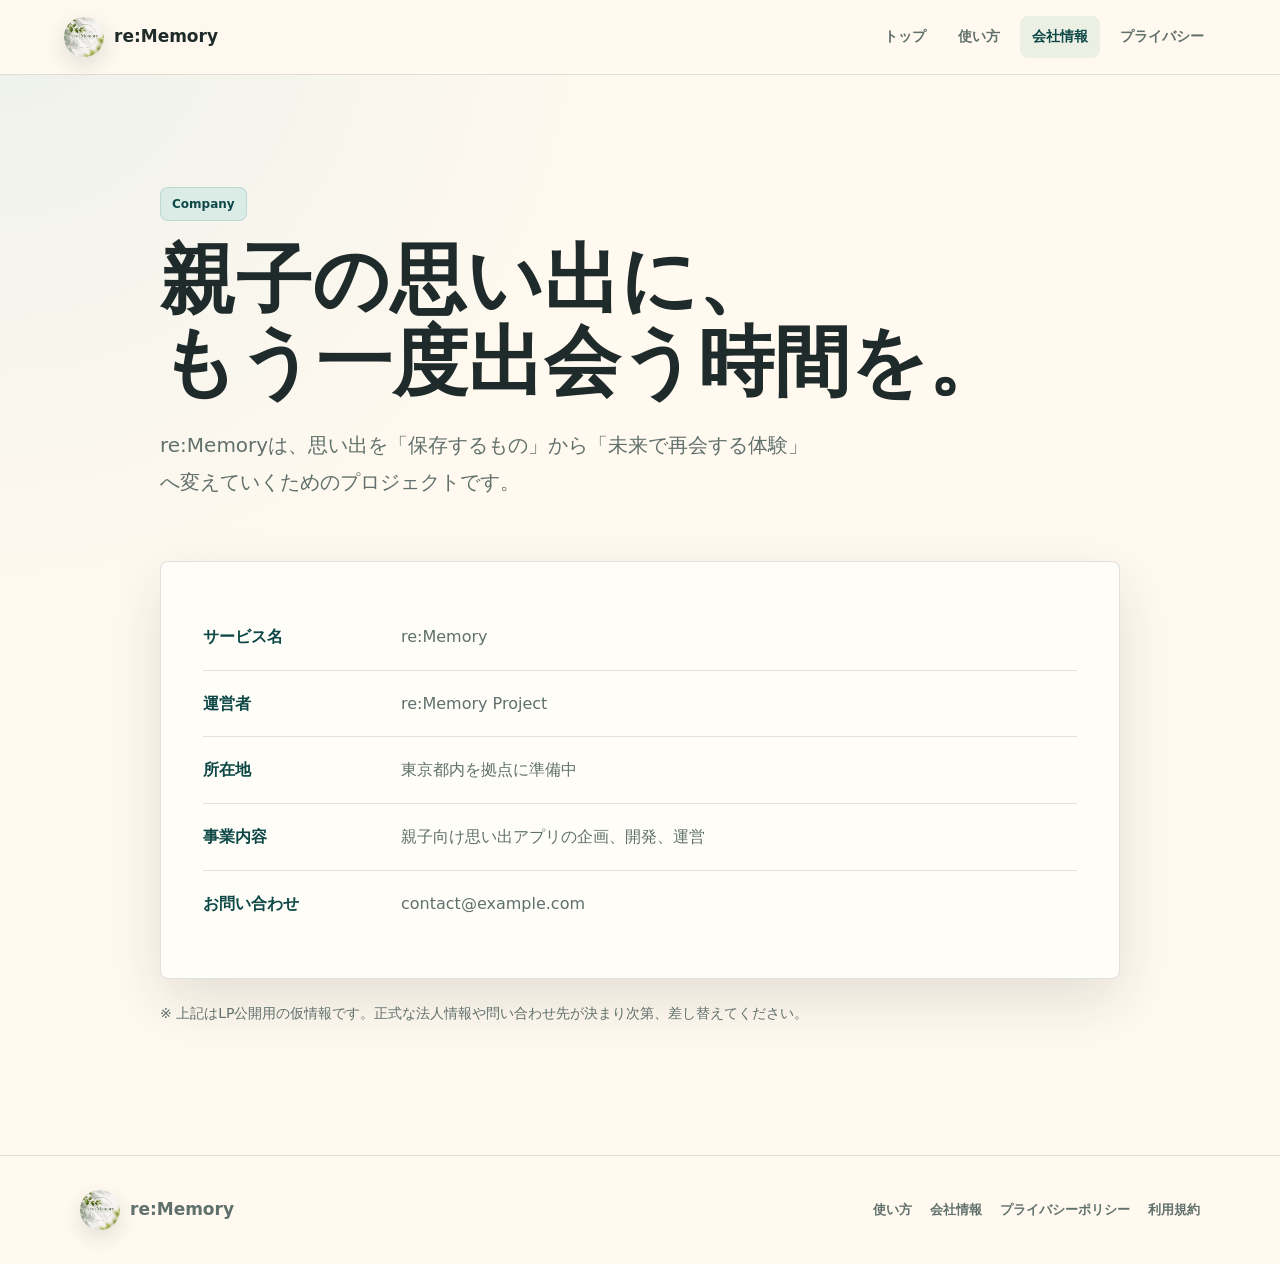
==== company.html @ fd215129 "Add supporting LP pages" ====
<!doctype html>
<html lang="ja">
  <head>
    <meta charset="utf-8">
    <meta name="viewport" content="width=device-width, initial-scale=1">
    <title>会社情報 | re:Memory</title>
    <meta name="description" content="re:Memoryの会社情報、運営情報、お問い合わせ先を掲載しています。">
    <link rel="icon" href="./assets/logo.png">
    <style>
      :root {
        --ink: #1f2a2a;
        --sub: #60706c;
        --paper: #fff9ef;
        --milk: #fffdf8;
        --mist: #edf1eb;
        --line: rgba(31, 42, 42, 0.13);
        --green: #176e66;
        --green-deep: #0d4846;
        --green-soft: #dbece7;
        --shadow: 0 22px 58px rgba(31, 42, 42, 0.12);
      }

      * { box-sizing: border-box; }
      body {
        margin: 0;
        color: var(--ink);
        background: radial-gradient(circle at left top, #edf1eb 0, rgba(237, 241, 235, 0) 34%), var(--paper);
        font-family: "Hiragino Kaku Gothic ProN", "Yu Gothic", "Meiryo", system-ui, sans-serif;
        line-height: 1.85;
      }
      a { color: inherit; text-decoration: none; }
      p, h1, h2, h3 { margin: 0; word-break: keep-all; line-break: strict; }

      .header {
        position: sticky;
        top: 0;
        z-index: 10;
        display: flex;
        align-items: center;
        justify-content: space-between;
        gap: 24px;
        min-height: 72px;
        padding: 16px clamp(20px, 5vw, 64px);
        background: rgba(255, 249, 239, 0.9);
        border-bottom: 1px solid var(--line);
        backdrop-filter: blur(18px);
      }
      .logo { display: inline-flex; align-items: center; gap: 10px; font-size: 17px; font-weight: 850; }
      .logo img { width: 40px; height: 40px; object-fit: cover; border-radius: 50%; box-shadow: 0 8px 20px rgba(31, 42, 42, 0.12); }
      .nav { display: flex; flex-wrap: wrap; gap: 8px; color: var(--sub); font-size: 14px; font-weight: 750; }
      .nav a { padding: 8px 12px; border-radius: 8px; }
      .nav a:hover, .nav a[aria-current="page"] { color: var(--green-deep); background: rgba(23, 110, 102, 0.08); }

      main {
        width: min(960px, calc(100% - 40px));
        margin: 0 auto;
        padding: clamp(62px, 9vw, 112px) 0 clamp(76px, 10vw, 128px);
      }
      .label {
        display: inline-flex;
        min-height: 32px;
        padding: 5px 11px;
        color: var(--green-deep);
        background: var(--green-soft);
        border: 1px solid rgba(23, 110, 102, 0.15);
        border-radius: 8px;
        font-size: 12px;
        font-weight: 850;
        letter-spacing: 0;
      }
      h1 {
        margin-top: 18px;
        font-size: clamp(42px, 7vw, 76px);
        line-height: 1.08;
      }
      .lead {
        max-width: 720px;
        margin-top: 24px;
        color: var(--sub);
        font-size: clamp(16px, 2vw, 20px);
      }
      .info-card {
        margin-top: clamp(34px, 6vw, 60px);
        padding: clamp(24px, 5vw, 42px);
        background: var(--milk);
        border: 1px solid var(--line);
        border-radius: 8px;
        box-shadow: var(--shadow);
      }
      .info-row {
        display: grid;
        grid-template-columns: 180px minmax(0, 1fr);
        gap: 18px;
        padding: 18px 0;
        border-bottom: 1px solid var(--line);
      }
      .info-row:last-child { border-bottom: 0; }
      .info-row dt { color: var(--green-deep); font-weight: 850; }
      .info-row dd { margin: 0; color: var(--sub); overflow-wrap: anywhere; }
      .note {
        margin-top: 22px;
        color: var(--sub);
        font-size: 14px;
      }
      .site-footer { padding: 34px clamp(20px, 5vw, 64px); color: var(--sub); background: var(--paper); border-top: 1px solid var(--line); }
      .footer-inner { display: flex; align-items: center; justify-content: space-between; gap: 20px; width: min(1120px, 100%); margin: 0 auto; }
      .footer-links { display: flex; flex-wrap: wrap; gap: 14px 18px; font-size: 13px; font-weight: 750; }

      @media (max-width: 760px) {
        .header, .footer-inner { align-items: flex-start; flex-direction: column; }
        .info-row { grid-template-columns: 1fr; gap: 4px; }
      }
    </style>
  </head>
  <body>
    <header class="header">
      <a class="logo" href="./index.html" aria-label="re:Memory トップへ">
        <img src="./assets/logo.png" alt="" aria-hidden="true">
        <span>re:Memory</span>
      </a>
      <nav class="nav" aria-label="ページナビゲーション">
        <a href="./index.html">トップ</a>
        <a href="./guide.html">使い方</a>
        <a href="./company.html" aria-current="page">会社情報</a>
        <a href="./privacy.html">プライバシー</a>
      </nav>
    </header>
    <main>
      <span class="label">Company</span>
      <h1>親子の思い出に、もう一度出会う時間を。</h1>
      <p class="lead">re:Memoryは、思い出を「保存するもの」から「未来で再会する体験」へ変えていくためのプロジェクトです。</p>
      <dl class="info-card">
        <div class="info-row">
          <dt>サービス名</dt>
          <dd>re:Memory</dd>
        </div>
        <div class="info-row">
          <dt>運営者</dt>
          <dd>re:Memory Project</dd>
        </div>
        <div class="info-row">
          <dt>所在地</dt>
          <dd>東京都内を拠点に準備中</dd>
        </div>
        <div class="info-row">
          <dt>事業内容</dt>
          <dd>親子向け思い出アプリの企画、開発、運営</dd>
        </div>
        <div class="info-row">
          <dt>お問い合わせ</dt>
          <dd>contact@example.com</dd>
        </div>
      </dl>
      <p class="note">※ 上記はLP公開用の仮情報です。正式な法人情報や問い合わせ先が決まり次第、差し替えてください。</p>
    </main>
    <footer class="site-footer">
      <div class="footer-inner">
        <a class="logo" href="./index.html" aria-label="re:Memory トップへ">
          <img src="./assets/logo.png" alt="" aria-hidden="true">
          <span>re:Memory</span>
        </a>
        <div class="footer-links">
          <a href="./guide.html">使い方</a>
          <a href="./company.html">会社情報</a>
          <a href="./privacy.html">プライバシーポリシー</a>
          <a href="./terms.html">利用規約</a>
        </div>
      </div>
    </footer>
  </body>
</html>
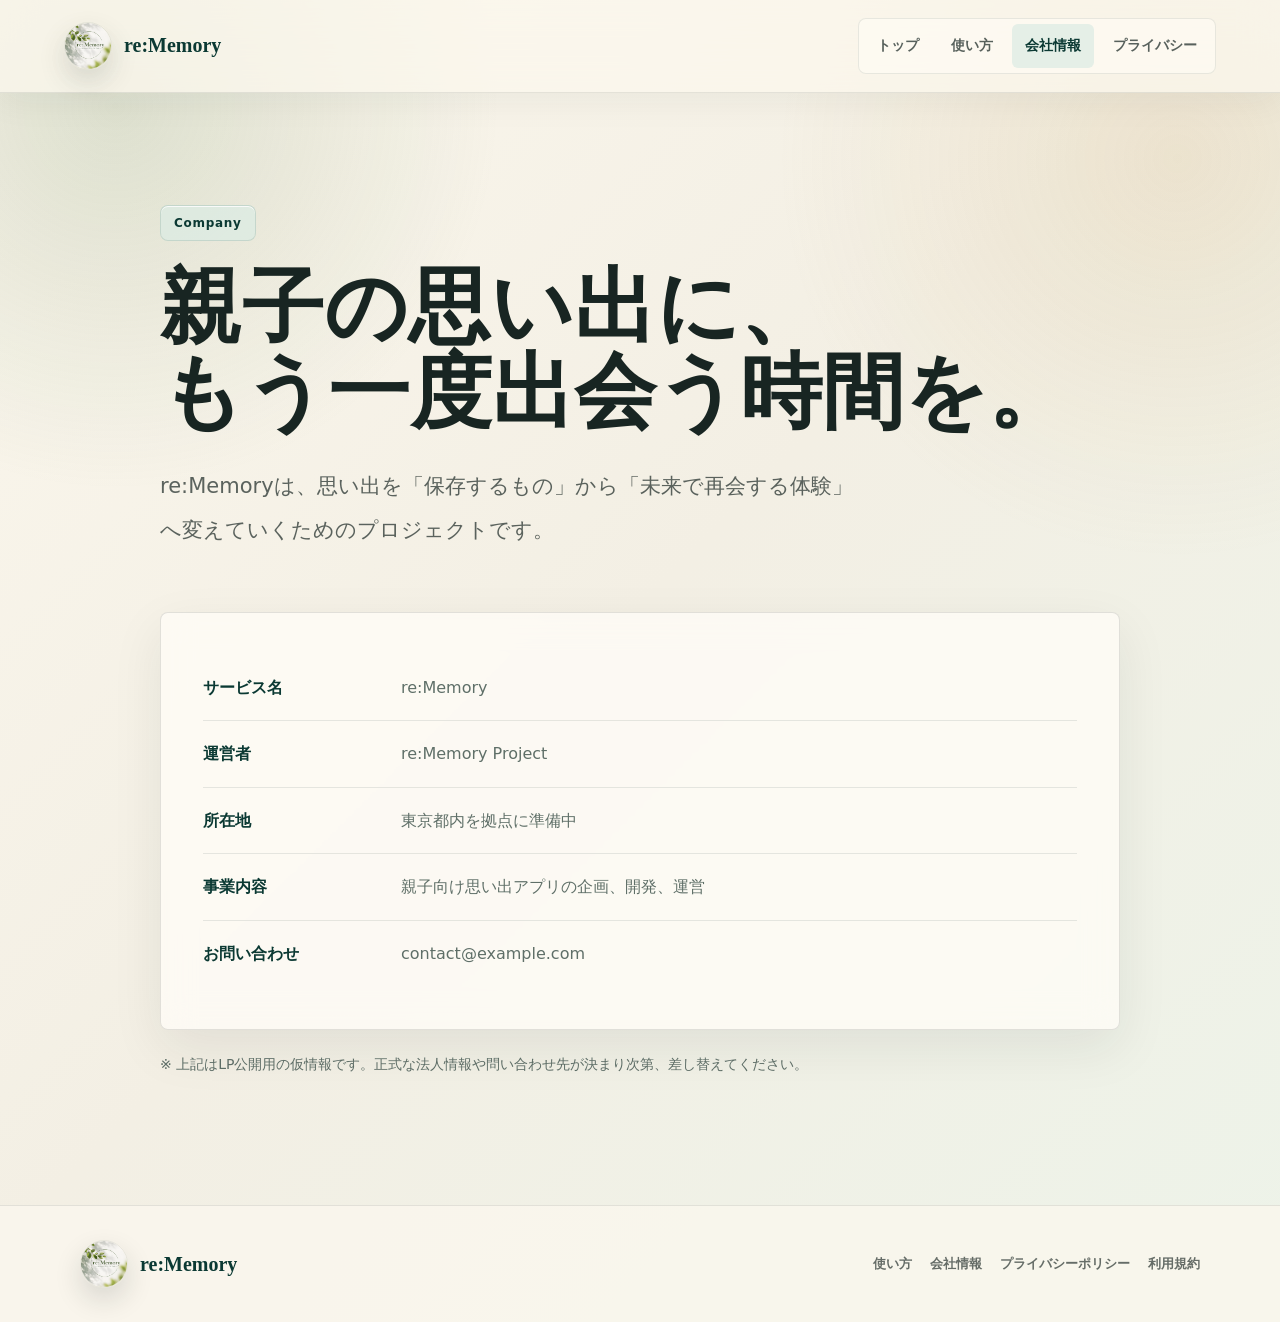
==== commit 24886a6b: "Refine LP visual design" ====
--- a/company.html
+++ b/company.html
@@ -111,6 +111,7 @@
         .info-row { grid-template-columns: 1fr; gap: 4px; }
       }
     </style>
+    <link rel="stylesheet" href="./assets/premium.css">
   </head>
   <body>
     <header class="header">
--- a/assets/premium.css
+++ b/assets/premium.css
@@ -0,0 +1,364 @@
+:root {
+  --ink: #182522;
+  --sub: #5f6f68;
+  --paper: #fbf7ed;
+  --milk: rgba(255, 253, 247, 0.82);
+  --mist: #e8eee7;
+  --line: rgba(25, 43, 38, 0.14);
+  --green: #174f43;
+  --green-deep: #0b3933;
+  --green-soft: #dcebe3;
+  --clay: #b6634f;
+  --clay-soft: #f4ded2;
+  --gold: #c6a15b;
+  --shadow: 0 30px 80px rgba(24, 37, 34, 0.14);
+  --serif: "Yu Mincho", "Hiragino Mincho ProN", "YuMincho", "Times New Roman", serif;
+  --sans: "Hiragino Kaku Gothic ProN", "Yu Gothic", "Meiryo", system-ui, sans-serif;
+}
+
+html {
+  background: #f8f3e8;
+}
+
+body {
+  position: relative;
+  min-height: 100vh;
+  color: var(--ink);
+  background:
+    radial-gradient(circle at 9% 8%, rgba(120, 146, 103, 0.22), transparent 24rem),
+    radial-gradient(circle at 92% 12%, rgba(198, 161, 91, 0.16), transparent 25rem),
+    linear-gradient(135deg, #fbf7ed 0%, #f3efe4 48%, #edf3e9 100%);
+  font-family: var(--sans);
+}
+
+body::before {
+  position: fixed;
+  inset: 0;
+  z-index: -1;
+  pointer-events: none;
+  content: "";
+  background-image:
+    linear-gradient(rgba(24, 37, 34, 0.035) 1px, transparent 1px),
+    linear-gradient(90deg, rgba(24, 37, 34, 0.025) 1px, transparent 1px);
+  background-size: 44px 44px;
+  mask-image: linear-gradient(to bottom, rgba(0, 0, 0, 0.52), transparent 72%);
+}
+
+.header {
+  min-height: 82px;
+  padding: 18px clamp(20px, 5vw, 72px);
+  background: rgba(251, 247, 237, 0.76);
+  border-bottom: 1px solid rgba(25, 43, 38, 0.1);
+  box-shadow: 0 10px 34px rgba(24, 37, 34, 0.05);
+}
+
+.logo {
+  gap: 12px;
+  color: var(--green-deep);
+  font-family: var(--serif);
+  font-size: 20px;
+  font-weight: 700;
+  letter-spacing: 0;
+}
+
+.logo img {
+  width: 48px;
+  height: 48px;
+  border: 1px solid rgba(24, 37, 34, 0.08);
+  box-shadow: 0 12px 28px rgba(24, 37, 34, 0.14);
+}
+
+.nav {
+  gap: 6px;
+  padding: 5px;
+  background: rgba(255, 253, 247, 0.56);
+  border: 1px solid rgba(25, 43, 38, 0.09);
+  border-radius: 8px;
+}
+
+.nav a {
+  padding: 9px 13px;
+  color: rgba(24, 37, 34, 0.72);
+  border-radius: 6px;
+}
+
+.nav a:hover,
+.nav a[aria-current="page"] {
+  color: var(--green-deep);
+  background: rgba(220, 235, 227, 0.72);
+}
+
+.hero {
+  width: min(1240px, calc(100% - 40px));
+  gap: clamp(46px, 6vw, 96px);
+  padding-top: clamp(70px, 9vw, 118px);
+}
+
+.hero-copy {
+  max-width: 800px;
+}
+
+.tagline,
+.section-label,
+.label {
+  min-height: 36px;
+  padding: 6px 13px;
+  color: var(--green-deep);
+  background: rgba(220, 235, 227, 0.8);
+  border-color: rgba(23, 79, 67, 0.13);
+  box-shadow: inset 0 1px 0 rgba(255, 255, 255, 0.8);
+  font-size: 12px;
+  letter-spacing: 0.06em;
+}
+
+h1,
+h2 {
+  font-family: var(--serif);
+  font-weight: 700;
+  letter-spacing: 0;
+}
+
+h1 {
+  max-width: 860px;
+  margin-top: 24px;
+  font-size: clamp(48px, 7.6vw, 108px);
+  line-height: 0.98;
+}
+
+.lead {
+  max-width: 720px;
+  margin-top: 30px;
+  color: rgba(24, 37, 34, 0.7);
+  font-size: clamp(17px, 1.8vw, 21px);
+  line-height: 2.05;
+}
+
+.button {
+  min-height: 54px;
+  padding: 14px 22px;
+  border-radius: 8px;
+  font-weight: 800;
+}
+
+.button.primary {
+  background: linear-gradient(135deg, #175b4e, #0b3933);
+  box-shadow: 0 16px 34px rgba(11, 57, 51, 0.26);
+}
+
+.button.ghost {
+  background: rgba(255, 253, 247, 0.72);
+  border-color: rgba(24, 37, 34, 0.13);
+}
+
+.app-preview::before {
+  inset: 58px -6px 24px;
+  background:
+    linear-gradient(145deg, rgba(220, 235, 227, 0.92), rgba(244, 222, 210, 0.66)),
+    url("./logo.png") center / cover;
+  border-color: rgba(25, 43, 38, 0.09);
+  box-shadow: inset 0 1px 0 rgba(255, 255, 255, 0.7);
+}
+
+.phone {
+  width: min(374px, 88vw);
+  padding: 18px;
+  background: rgba(255, 253, 247, 0.88);
+  border-color: rgba(24, 37, 34, 0.14);
+  box-shadow: 0 34px 90px rgba(24, 37, 34, 0.18);
+  backdrop-filter: blur(18px);
+}
+
+.photo-card img {
+  filter: saturate(0.92) contrast(1.02);
+}
+
+.capsule-card,
+.message-card,
+.flow article,
+.step,
+.info-card,
+.policy,
+.terms,
+.mvp-list div {
+  background: rgba(255, 253, 247, 0.76);
+  border: 1px solid rgba(24, 37, 34, 0.12);
+  box-shadow: 0 18px 52px rgba(24, 37, 34, 0.08);
+  backdrop-filter: blur(16px);
+}
+
+.floating-label {
+  background: rgba(255, 253, 247, 0.86);
+  box-shadow: 0 16px 38px rgba(24, 37, 34, 0.14);
+}
+
+.section {
+  width: min(1160px, calc(100% - 40px));
+}
+
+.why {
+  border-top-color: rgba(25, 43, 38, 0.08);
+}
+
+.statement-inner,
+.closing {
+  background:
+    radial-gradient(circle at 16% 18%, rgba(198, 161, 91, 0.22), transparent 20rem),
+    linear-gradient(135deg, #0b3933, #183f38 56%, #644c35);
+  box-shadow: 0 24px 70px rgba(11, 57, 51, 0.2);
+}
+
+.statement-inner {
+  padding: clamp(42px, 6vw, 68px);
+}
+
+.statement-inner p {
+  font-family: var(--serif);
+  letter-spacing: 0;
+}
+
+.flow {
+  gap: 20px;
+}
+
+.flow article,
+.step {
+  position: relative;
+  overflow: hidden;
+}
+
+.flow article::after,
+.step::after,
+.mvp-list div::after {
+  position: absolute;
+  right: 22px;
+  bottom: 22px;
+  width: 34px;
+  height: 1px;
+  content: "";
+  background: var(--gold);
+}
+
+.mvp-panel {
+  background:
+    radial-gradient(circle at 82% 12%, rgba(198, 161, 91, 0.18), transparent 18rem),
+    rgba(232, 238, 231, 0.8);
+  box-shadow: inset 0 1px 0 rgba(255, 255, 255, 0.64);
+}
+
+.mvp-panel h2 {
+  max-width: 860px;
+}
+
+.page-hero {
+  width: min(1160px, 100%);
+}
+
+.preview-card {
+  background:
+    radial-gradient(circle at 80% 0%, rgba(198, 161, 91, 0.18), transparent 18rem),
+    rgba(255, 253, 247, 0.78);
+}
+
+.site-footer {
+  background: rgba(251, 247, 237, 0.84);
+  border-top-color: rgba(25, 43, 38, 0.1);
+}
+
+.footer-links a {
+  color: rgba(24, 37, 34, 0.66);
+}
+
+.footer-links a:hover {
+  color: var(--green-deep);
+}
+
+main > .label + h1,
+main > h1,
+.page-hero h1 {
+  font-size: clamp(42px, 6.4vw, 86px);
+  line-height: 1.04;
+}
+
+.info-row {
+  border-bottom-color: rgba(25, 43, 38, 0.1);
+}
+
+@keyframes rise-in {
+  from {
+    opacity: 0;
+    transform: translateY(14px);
+  }
+  to {
+    opacity: 1;
+    transform: translateY(0);
+  }
+}
+
+.hero-copy,
+.app-preview,
+.page-hero,
+.steps,
+.flow,
+.mvp-panel,
+.info-card,
+.policy,
+.terms,
+.closing {
+  animation: rise-in 680ms ease both;
+}
+
+@media (max-width: 920px) {
+  .header {
+    position: static;
+  }
+
+  .nav {
+    width: 100%;
+    justify-content: flex-start;
+  }
+
+  h1 {
+    font-size: clamp(44px, 13vw, 72px);
+  }
+
+  .app-preview::before {
+    inset: 30px 0;
+  }
+}
+
+@media (max-width: 640px) {
+  body::before {
+    background-size: 32px 32px;
+  }
+
+  .header {
+    padding: 16px 20px;
+  }
+
+  .logo {
+    font-size: 18px;
+  }
+
+  .logo img {
+    width: 42px;
+    height: 42px;
+  }
+
+  .nav {
+    padding: 0;
+    background: transparent;
+    border: 0;
+  }
+
+  .nav a {
+    padding: 7px 0;
+  }
+
+  .statement-inner,
+  .mvp-panel,
+  .policy,
+  .terms,
+  .info-card {
+    padding: 26px 20px;
+  }
+}
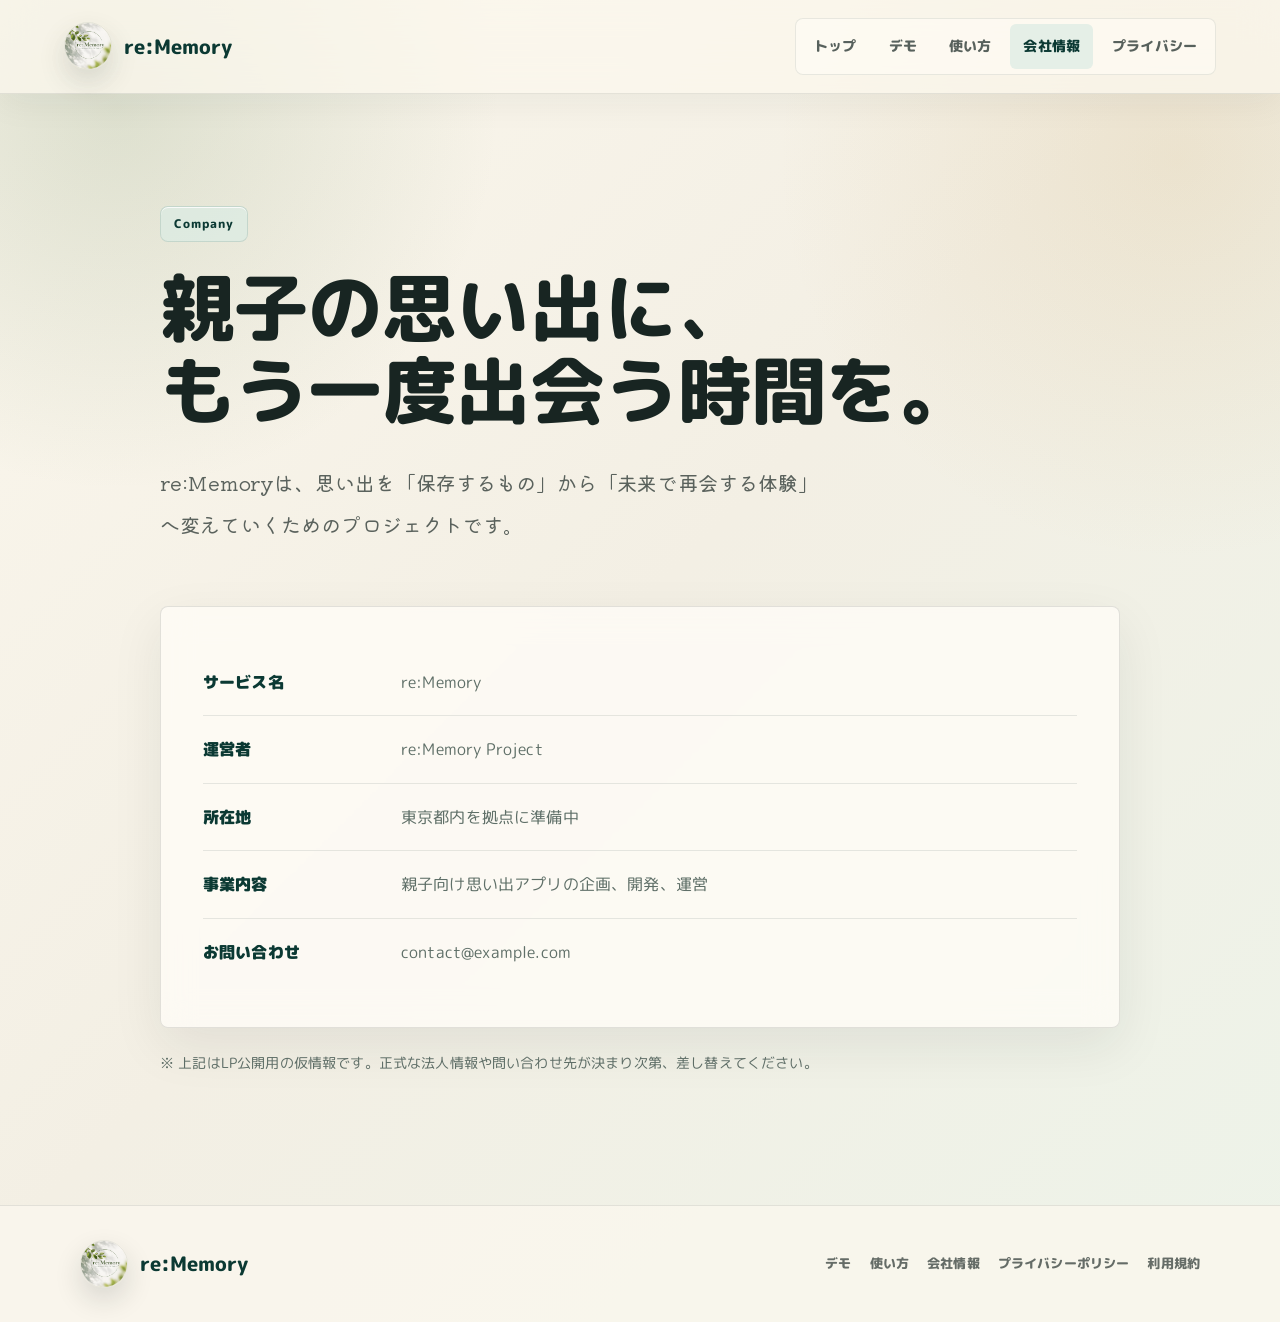
==== commit 5dcac173: "Add demo page" ====
--- a/company.html
+++ b/company.html
@@ -121,6 +121,7 @@
       </a>
       <nav class="nav" aria-label="ページナビゲーション">
         <a href="./index.html">トップ</a>
+        <a href="./demo.html">デモ</a>
         <a href="./guide.html">使い方</a>
         <a href="./company.html" aria-current="page">会社情報</a>
         <a href="./privacy.html">プライバシー</a>
@@ -161,6 +162,7 @@
           <span>re:Memory</span>
         </a>
         <div class="footer-links">
+          <a href="./demo.html">デモ</a>
           <a href="./guide.html">使い方</a>
           <a href="./company.html">会社情報</a>
           <a href="./privacy.html">プライバシーポリシー</a>
--- a/assets/premium.css
+++ b/assets/premium.css
@@ -1,3 +1,5 @@
+@import url("https://fonts.googleapis.com/css2?family=Kiwi+Maru:wght@400;500&family=M+PLUS+Rounded+1c:wght@400;500;700;800&display=swap");
+
 :root {
   --ink: #182522;
   --sub: #5f6f68;
@@ -12,8 +14,8 @@
   --clay-soft: #f4ded2;
   --gold: #c6a15b;
   --shadow: 0 30px 80px rgba(24, 37, 34, 0.14);
-  --serif: "Yu Mincho", "Hiragino Mincho ProN", "YuMincho", "Times New Roman", serif;
-  --sans: "Hiragino Kaku Gothic ProN", "Yu Gothic", "Meiryo", system-ui, sans-serif;
+  --serif: "Kiwi Maru", "Yu Mincho", "Hiragino Mincho ProN", "YuMincho", serif;
+  --sans: "M PLUS Rounded 1c", "Hiragino Maru Gothic ProN", "Yu Gothic", "Meiryo", system-ui, sans-serif;
 }
 
 html {
@@ -29,6 +31,8 @@
     radial-gradient(circle at 92% 12%, rgba(198, 161, 91, 0.16), transparent 25rem),
     linear-gradient(135deg, #fbf7ed 0%, #f3efe4 48%, #edf3e9 100%);
   font-family: var(--sans);
+  font-feature-settings: "palt";
+  letter-spacing: 0.01em;
 }
 
 body::before {
@@ -55,9 +59,9 @@
 .logo {
   gap: 12px;
   color: var(--green-deep);
-  font-family: var(--serif);
+  font-family: var(--sans);
   font-size: 20px;
-  font-weight: 700;
+  font-weight: 800;
   letter-spacing: 0;
 }
 
@@ -108,36 +112,38 @@
   border-color: rgba(23, 79, 67, 0.13);
   box-shadow: inset 0 1px 0 rgba(255, 255, 255, 0.8);
   font-size: 12px;
-  letter-spacing: 0.06em;
+  font-weight: 800;
+  letter-spacing: 0.08em;
 }
 
 h1,
 h2 {
-  font-family: var(--serif);
-  font-weight: 700;
+  font-family: var(--sans);
+  font-weight: 800;
   letter-spacing: 0;
 }
 
 h1 {
   max-width: 860px;
   margin-top: 24px;
-  font-size: clamp(48px, 7.6vw, 108px);
-  line-height: 0.98;
+  font-size: clamp(44px, 7vw, 92px);
+  line-height: 1.08;
 }
 
 .lead {
   max-width: 720px;
   margin-top: 30px;
   color: rgba(24, 37, 34, 0.7);
-  font-size: clamp(17px, 1.8vw, 21px);
-  line-height: 2.05;
+  font-family: var(--serif);
+  font-size: clamp(16px, 1.65vw, 20px);
+  line-height: 2.1;
 }
 
 .button {
   min-height: 54px;
   padding: 14px 22px;
   border-radius: 8px;
-  font-weight: 800;
+  font-weight: 700;
 }
 
 .button.primary {
@@ -214,6 +220,7 @@
 .statement-inner p {
   font-family: var(--serif);
   letter-spacing: 0;
+  line-height: 2.1;
 }
 
 .flow {
@@ -275,8 +282,26 @@
 main > .label + h1,
 main > h1,
 .page-hero h1 {
-  font-size: clamp(42px, 6.4vw, 86px);
-  line-height: 1.04;
+  font-size: clamp(38px, 5.8vw, 76px);
+  line-height: 1.12;
+}
+
+p,
+li,
+.nav a,
+.footer-links a,
+.flow article,
+.step,
+.info-row,
+.policy,
+.terms {
+  line-height: 1.9;
+}
+
+h3 {
+  font-family: var(--sans);
+  font-weight: 800;
+  letter-spacing: 0;
 }
 
 .info-row {
@@ -318,7 +343,7 @@
   }
 
   h1 {
-    font-size: clamp(44px, 13vw, 72px);
+    font-size: clamp(40px, 12vw, 64px);
   }
 
   .app-preview::before {
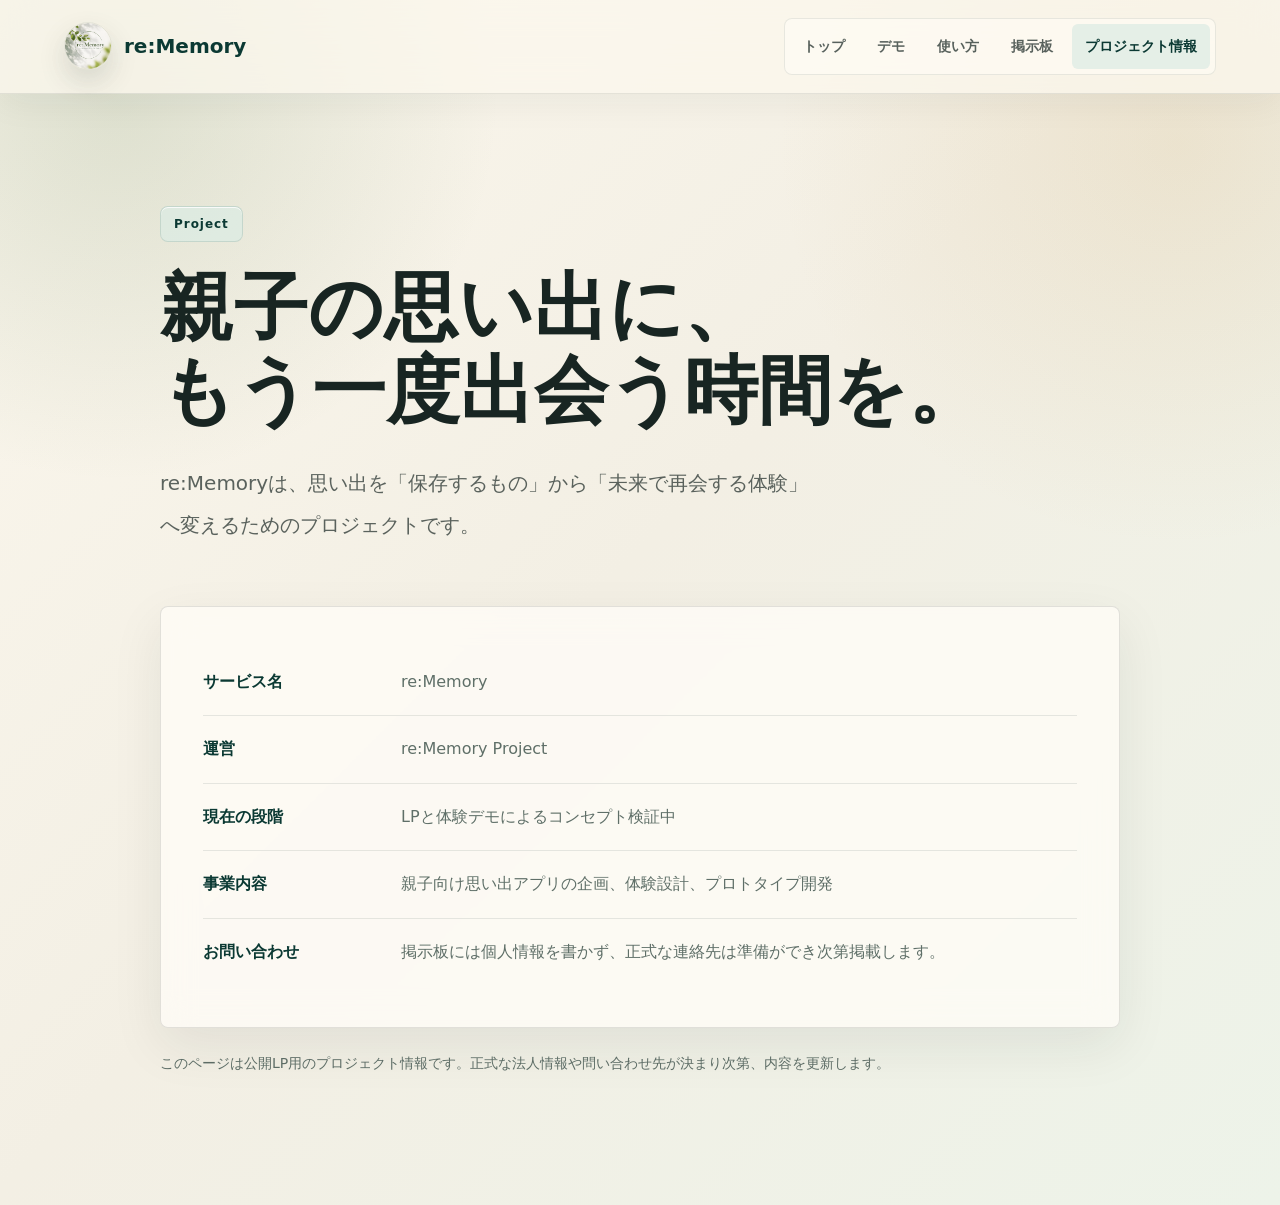
==== commit fa315cb0: "Complete LP experience" ====
--- a/company.html
+++ b/company.html
@@ -3,8 +3,8 @@
   <head>
     <meta charset="utf-8">
     <meta name="viewport" content="width=device-width, initial-scale=1">
-    <title>会社情報 | re:Memory</title>
-    <meta name="description" content="re:Memoryの会社情報、運営情報、お問い合わせ先を掲載しています。">
+    <title>プロジェクト情報 | re:Memory</title>
+    <meta name="description" content="re:Memoryのプロジェクト情報、運営方針、お問い合わせについて掲載しています。">
     <link rel="icon" href="./assets/logo.png">
     <style>
       :root {
@@ -12,7 +12,6 @@
         --sub: #60706c;
         --paper: #fff9ef;
         --milk: #fffdf8;
-        --mist: #edf1eb;
         --line: rgba(31, 42, 42, 0.13);
         --green: #176e66;
         --green-deep: #0d4846;
@@ -21,6 +20,7 @@
       }
 
       * { box-sizing: border-box; }
+
       body {
         margin: 0;
         color: var(--ink);
@@ -28,8 +28,10 @@
         font-family: "Hiragino Kaku Gothic ProN", "Yu Gothic", "Meiryo", system-ui, sans-serif;
         line-height: 1.85;
       }
+
       a { color: inherit; text-decoration: none; }
-      p, h1, h2, h3 { margin: 0; word-break: keep-all; line-break: strict; }
+      img { display: block; width: 100%; }
+      p, h1, h2 { margin: 0; word-break: keep-all; line-break: strict; }
 
       .header {
         position: sticky;
@@ -45,6 +47,7 @@
         border-bottom: 1px solid var(--line);
         backdrop-filter: blur(18px);
       }
+
       .logo { display: inline-flex; align-items: center; gap: 10px; font-size: 17px; font-weight: 850; }
       .logo img { width: 40px; height: 40px; object-fit: cover; border-radius: 50%; box-shadow: 0 8px 20px rgba(31, 42, 42, 0.12); }
       .nav { display: flex; flex-wrap: wrap; gap: 8px; color: var(--sub); font-size: 14px; font-weight: 750; }
@@ -56,6 +59,7 @@
         margin: 0 auto;
         padding: clamp(62px, 9vw, 112px) 0 clamp(76px, 10vw, 128px);
       }
+
       .label {
         display: inline-flex;
         min-height: 32px;
@@ -66,19 +70,21 @@
         border-radius: 8px;
         font-size: 12px;
         font-weight: 850;
-        letter-spacing: 0;
       }
+
       h1 {
         margin-top: 18px;
         font-size: clamp(42px, 7vw, 76px);
         line-height: 1.08;
       }
+
       .lead {
         max-width: 720px;
         margin-top: 24px;
         color: var(--sub);
         font-size: clamp(16px, 2vw, 20px);
       }
+
       .info-card {
         margin-top: clamp(34px, 6vw, 60px);
         padding: clamp(24px, 5vw, 42px);
@@ -87,6 +93,7 @@
         border-radius: 8px;
         box-shadow: var(--shadow);
       }
+
       .info-row {
         display: grid;
         grid-template-columns: 180px minmax(0, 1fr);
@@ -94,20 +101,20 @@
         padding: 18px 0;
         border-bottom: 1px solid var(--line);
       }
+
       .info-row:last-child { border-bottom: 0; }
       .info-row dt { color: var(--green-deep); font-weight: 850; }
       .info-row dd { margin: 0; color: var(--sub); overflow-wrap: anywhere; }
+
       .note {
         margin-top: 22px;
         color: var(--sub);
         font-size: 14px;
+        line-height: 1.9;
       }
-      .site-footer { padding: 34px clamp(20px, 5vw, 64px); color: var(--sub); background: var(--paper); border-top: 1px solid var(--line); }
-      .footer-inner { display: flex; align-items: center; justify-content: space-between; gap: 20px; width: min(1120px, 100%); margin: 0 auto; }
-      .footer-links { display: flex; flex-wrap: wrap; gap: 14px 18px; font-size: 13px; font-weight: 750; }
 
       @media (max-width: 760px) {
-        .header, .footer-inner { align-items: flex-start; flex-direction: column; }
+        .header { align-items: flex-start; flex-direction: column; }
         .info-row { grid-template-columns: 1fr; gap: 4px; }
       }
     </style>
@@ -123,52 +130,44 @@
         <a href="./index.html">トップ</a>
         <a href="./demo.html">デモ</a>
         <a href="./guide.html">使い方</a>
-        <a href="./company.html" aria-current="page">会社情報</a>
-        <a href="./privacy.html">プライバシー</a>
+        <a href="./index.html#messages">掲示板</a>
+        <a href="./company.html" aria-current="page">プロジェクト情報</a>
       </nav>
     </header>
+
     <main>
-      <span class="label">Company</span>
+      <span class="label">Project</span>
       <h1>親子の思い出に、もう一度出会う時間を。</h1>
-      <p class="lead">re:Memoryは、思い出を「保存するもの」から「未来で再会する体験」へ変えていくためのプロジェクトです。</p>
+      <p class="lead">
+        re:Memoryは、思い出を「保存するもの」から「未来で再会する体験」へ変えるためのプロジェクトです。
+      </p>
+
       <dl class="info-card">
         <div class="info-row">
           <dt>サービス名</dt>
           <dd>re:Memory</dd>
         </div>
         <div class="info-row">
-          <dt>運営者</dt>
+          <dt>運営</dt>
           <dd>re:Memory Project</dd>
         </div>
         <div class="info-row">
-          <dt>所在地</dt>
-          <dd>東京都内を拠点に準備中</dd>
+          <dt>現在の段階</dt>
+          <dd>LPと体験デモによるコンセプト検証中</dd>
         </div>
         <div class="info-row">
           <dt>事業内容</dt>
-          <dd>親子向け思い出アプリの企画、開発、運営</dd>
+          <dd>親子向け思い出アプリの企画、体験設計、プロトタイプ開発</dd>
         </div>
         <div class="info-row">
           <dt>お問い合わせ</dt>
-          <dd>contact@example.com</dd>
+          <dd>掲示板には個人情報を書かず、正式な連絡先は準備ができ次第掲載します。</dd>
         </div>
       </dl>
-      <p class="note">※ 上記はLP公開用の仮情報です。正式な法人情報や問い合わせ先が決まり次第、差し替えてください。</p>
+
+      <p class="note">
+        このページは公開LP用のプロジェクト情報です。正式な法人情報や問い合わせ先が決まり次第、内容を更新します。
+      </p>
     </main>
-    <footer class="site-footer">
-      <div class="footer-inner">
-        <a class="logo" href="./index.html" aria-label="re:Memory トップへ">
-          <img src="./assets/logo.png" alt="" aria-hidden="true">
-          <span>re:Memory</span>
-        </a>
-        <div class="footer-links">
-          <a href="./demo.html">デモ</a>
-          <a href="./guide.html">使い方</a>
-          <a href="./company.html">会社情報</a>
-          <a href="./privacy.html">プライバシーポリシー</a>
-          <a href="./terms.html">利用規約</a>
-        </div>
-      </div>
-    </footer>
   </body>
 </html>
--- a/assets/premium.css
+++ b/assets/premium.css
@@ -1,5 +1,3 @@
-@import url("https://fonts.googleapis.com/css2?family=Kiwi+Maru:wght@400;500&family=M+PLUS+Rounded+1c:wght@400;500;700;800&display=swap");
-
 :root {
   --ink: #182522;
   --sub: #5f6f68;
@@ -14,8 +12,8 @@
   --clay-soft: #f4ded2;
   --gold: #c6a15b;
   --shadow: 0 30px 80px rgba(24, 37, 34, 0.14);
-  --serif: "Kiwi Maru", "Yu Mincho", "Hiragino Mincho ProN", "YuMincho", serif;
-  --sans: "M PLUS Rounded 1c", "Hiragino Maru Gothic ProN", "Yu Gothic", "Meiryo", system-ui, sans-serif;
+  --serif: "Yu Mincho", "Hiragino Mincho ProN", "YuMincho", serif;
+  --sans: "Hiragino Kaku Gothic ProN", "Yu Gothic", "Yu Gothic UI", "Meiryo", system-ui, sans-serif;
 }
 
 html {
@@ -32,7 +30,7 @@
     linear-gradient(135deg, #fbf7ed 0%, #f3efe4 48%, #edf3e9 100%);
   font-family: var(--sans);
   font-feature-settings: "palt";
-  letter-spacing: 0.01em;
+  letter-spacing: 0;
 }
 
 body::before {
@@ -119,7 +117,7 @@
 h1,
 h2 {
   font-family: var(--sans);
-  font-weight: 800;
+  font-weight: 750;
   letter-spacing: 0;
 }
 
@@ -134,7 +132,7 @@
   max-width: 720px;
   margin-top: 30px;
   color: rgba(24, 37, 34, 0.7);
-  font-family: var(--serif);
+  font-family: var(--sans);
   font-size: clamp(16px, 1.65vw, 20px);
   line-height: 2.1;
 }
@@ -218,7 +216,7 @@
 }
 
 .statement-inner p {
-  font-family: var(--serif);
+  font-family: var(--sans);
   letter-spacing: 0;
   line-height: 2.1;
 }
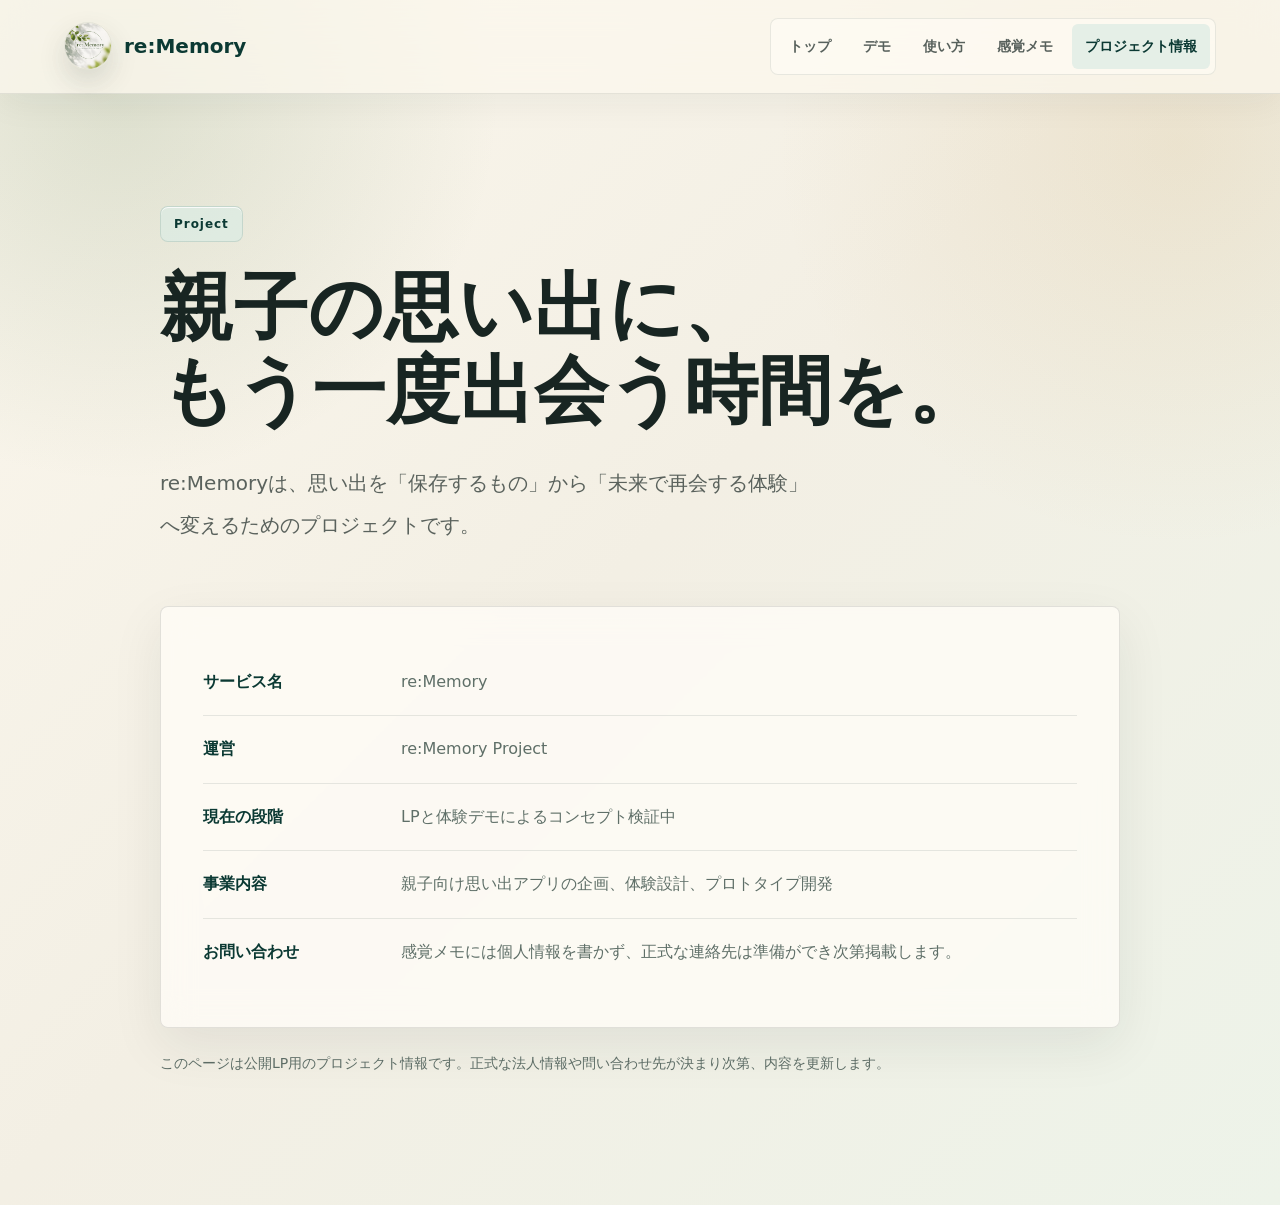
==== commit 3880ef33: "Update LP concept and memory notes" ====
--- a/company.html
+++ b/company.html
@@ -130,7 +130,7 @@
         <a href="./index.html">トップ</a>
         <a href="./demo.html">デモ</a>
         <a href="./guide.html">使い方</a>
-        <a href="./index.html#messages">掲示板</a>
+        <a href="./index.html#messages">感覚メモ</a>
         <a href="./company.html" aria-current="page">プロジェクト情報</a>
       </nav>
     </header>
@@ -161,7 +161,7 @@
         </div>
         <div class="info-row">
           <dt>お問い合わせ</dt>
-          <dd>掲示板には個人情報を書かず、正式な連絡先は準備ができ次第掲載します。</dd>
+          <dd>感覚メモには個人情報を書かず、正式な連絡先は準備ができ次第掲載します。</dd>
         </div>
       </dl>
 
